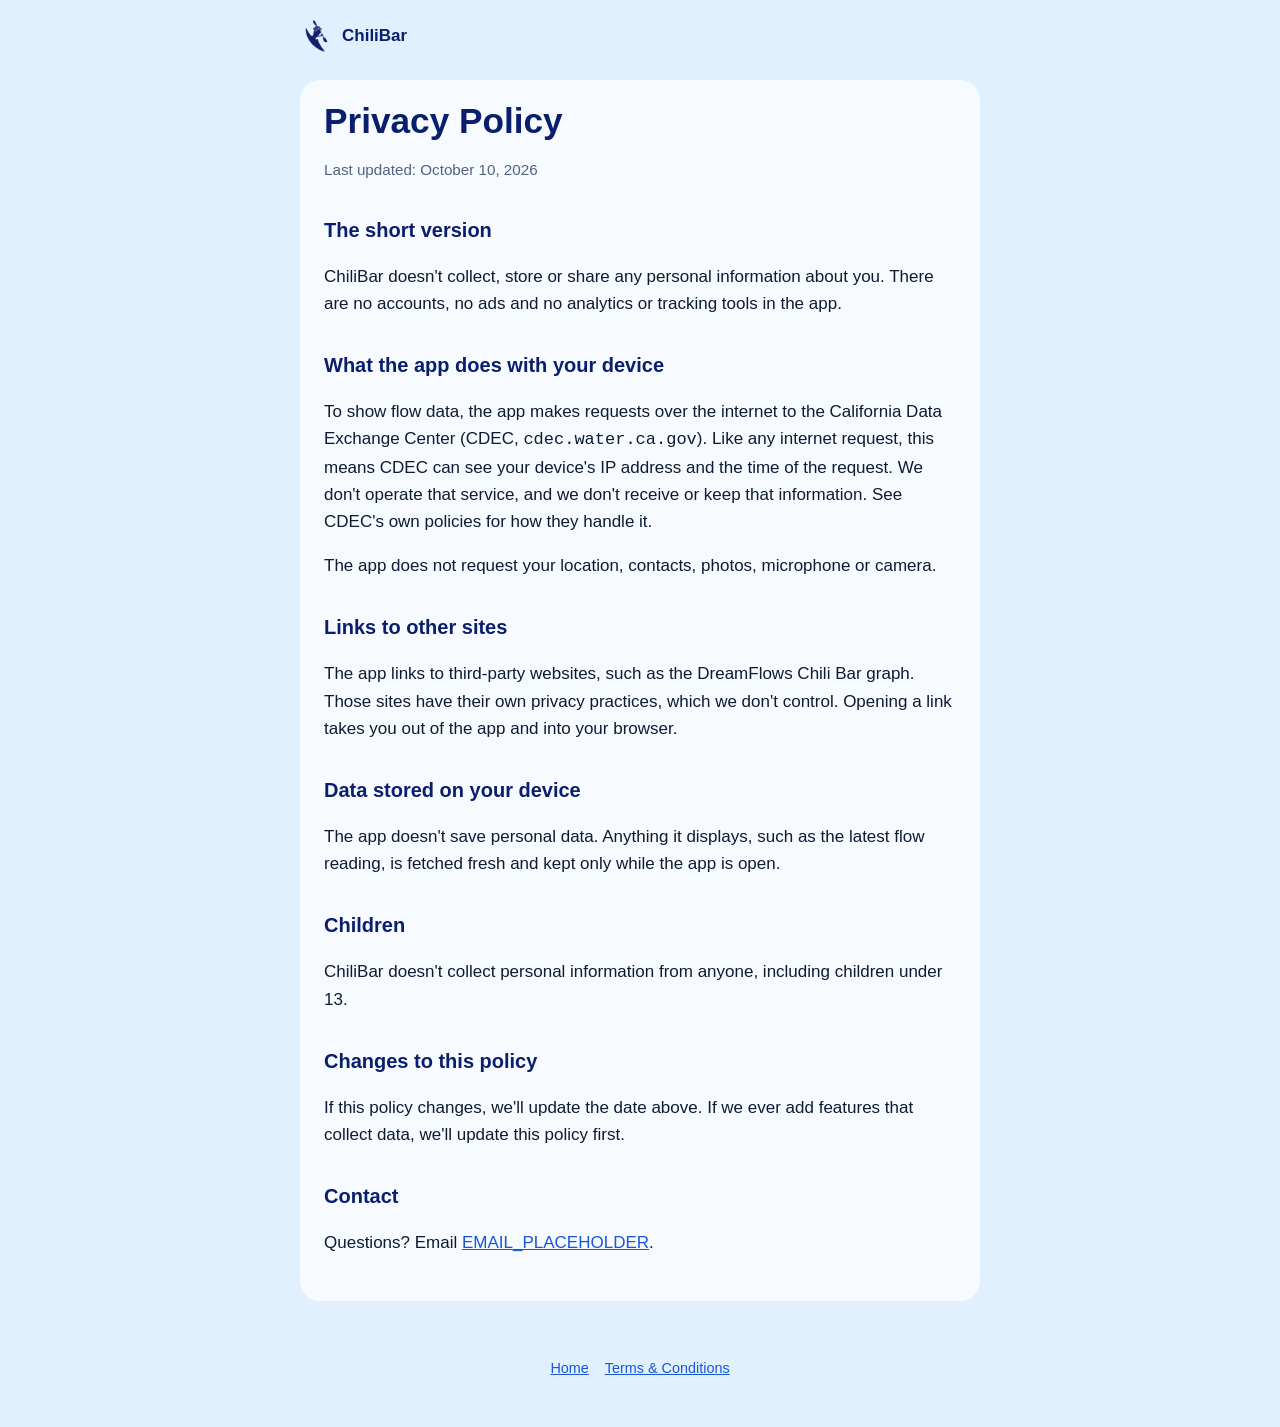
==== privacy.html @ 94e7156e "Add ChiliBar website with privacy policy and terms Co-Authored-By: Claude Sonnet 5.5 <noreply@anthro" ====
<!doctype html>
<html lang="en">
<head>
  <meta charset="utf-8">
  <meta name="viewport" content="width=device-width, initial-scale=1">
  <title>Privacy Policy – ChiliBar</title>
  <link rel="stylesheet" href="style.css">
</head>
<body>
  <div class="wrap">
    <header class="site"><a href="index.html"><img src="logo.png" alt="">ChiliBar</a></header>
    <main class="doc">
      <h1>Privacy Policy</h1>
      <p class="meta">Last updated: October 10, 2026</p>

      <h2>The short version</h2>
      <p>ChiliBar doesn't collect, store or share any personal information about you. There are no accounts, no ads and no analytics or tracking tools in the app.</p>

      <h2>What the app does with your device</h2>
      <p>To show flow data, the app makes requests over the internet to the California Data Exchange Center (CDEC, <code>cdec.water.ca.gov</code>). Like any internet request, this means CDEC can see your device's IP address and the time of the request. We don't operate that service, and we don't receive or keep that information. See CDEC's own policies for how they handle it.</p>
      <p>The app does not request your location, contacts, photos, microphone or camera.</p>

      <h2>Links to other sites</h2>
      <p>The app links to third-party websites, such as the DreamFlows Chili Bar graph. Those sites have their own privacy practices, which we don't control. Opening a link takes you out of the app and into your browser.</p>

      <h2>Data stored on your device</h2>
      <p>The app doesn't save personal data. Anything it displays, such as the latest flow reading, is fetched fresh and kept only while the app is open.</p>

      <h2>Children</h2>
      <p>ChiliBar doesn't collect personal information from anyone, including children under 13.</p>

      <h2>Changes to this policy</h2>
      <p>If this policy changes, we'll update the date above. If we ever add features that collect data, we'll update this policy first.</p>

      <h2>Contact</h2>
      <p>Questions? Email <a href="mailto:EMAIL_PLACEHOLDER">EMAIL_PLACEHOLDER</a>.</p>
    </main>
    <footer><a href="index.html">Home</a><a href="terms.html">Terms &amp; Conditions</a></footer>
  </div>
</body>
</html>
---- style.css ----
:root {
  --bg: #e0f0ff;
  --card: rgba(255, 255, 255, 0.75);
  --text: #0f1b33;
  --muted: #53627f;
  --navy: #0a1e6e;
  --accent: #1a56db;
}
@media (prefers-color-scheme: dark) {
  :root {
    --bg: #12203a;
    --card: rgba(255, 255, 255, 0.07);
    --text: #e8eefb;
    --muted: #9db0d3;
    --navy: #a9c1ff;
    --accent: #7aa2ff;
  }
  .hero img, header.site img { filter: brightness(0) invert(0.85); }
}
* { box-sizing: border-box; }
body {
  margin: 0;
  background: var(--bg);
  color: var(--text);
  font: 17px/1.6 -apple-system, BlinkMacSystemFont, "Segoe UI", Roboto, sans-serif;
}
.wrap { max-width: 720px; margin: 0 auto; padding: 0 20px; }
header.site { padding: 20px 0; }
header.site a { color: var(--navy); font-weight: 700; text-decoration: none; display: inline-flex; align-items: center; gap: 10px; }
header.site img { height: 32px; width: auto; }
.hero { text-align: center; padding: 40px 0 24px; }
.hero img { height: 96px; width: auto; }
h1 { font-size: 2.2rem; margin: 12px 0 8px; color: var(--navy); line-height: 1.2; }
h2 { font-size: 1.25rem; margin: 32px 0 8px; color: var(--navy); }
.lead { color: var(--muted); font-size: 1.15rem; max-width: 34rem; margin: 0 auto; }
.grid { display: grid; gap: 16px; grid-template-columns: repeat(auto-fit, minmax(210px, 1fr)); margin: 28px 0; }
.card { background: var(--card); border-radius: 20px; padding: 20px; }
.card h3 { margin: 0 0 6px; font-size: 1.05rem; color: var(--navy); }
.card p { margin: 0; color: var(--muted); font-size: 0.97rem; }
.doc { background: var(--card); border-radius: 20px; padding: 8px 24px 28px; margin-bottom: 32px; }
.doc p, .doc li { color: var(--text); }
.doc .meta { color: var(--muted); font-size: 0.95rem; }
a { color: var(--accent); }
.note { background: rgba(255, 190, 0, 0.18); border-radius: 12px; padding: 12px 16px; font-size: 0.93rem; }
footer { text-align: center; color: var(--muted); font-size: 0.9rem; padding: 24px 0 48px; }
footer a { margin: 0 8px; }
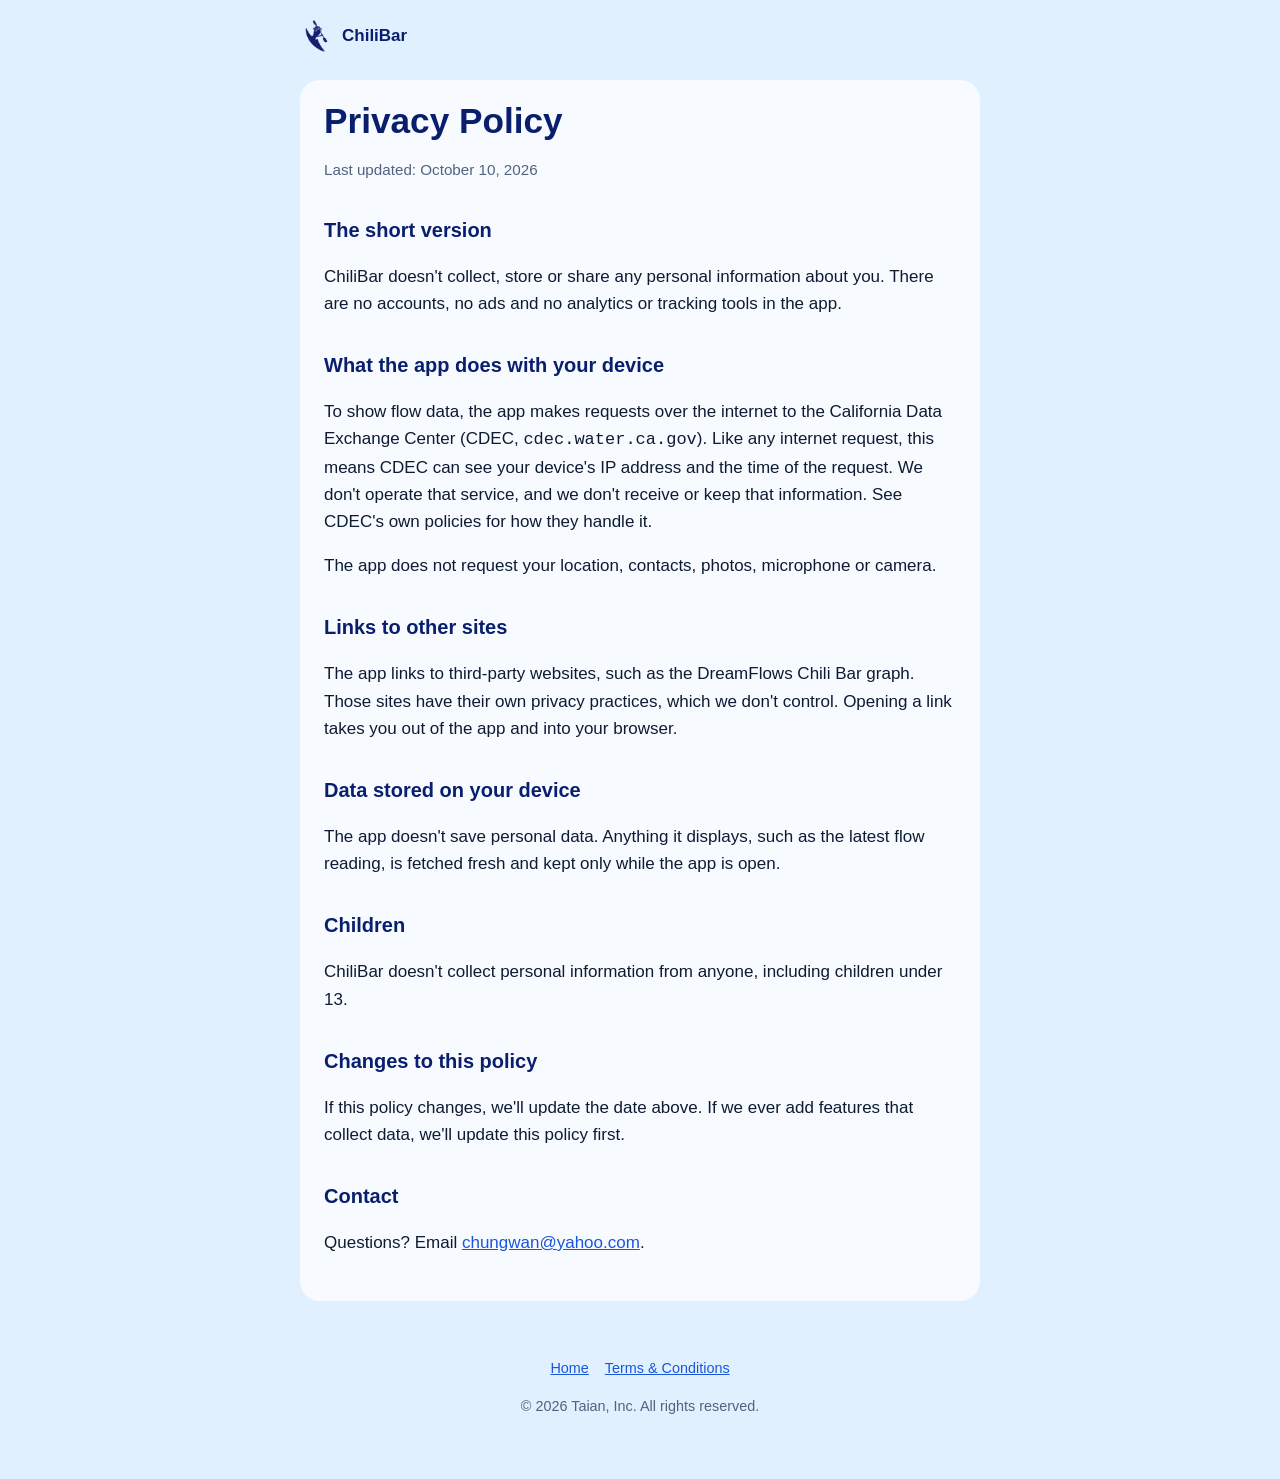
==== commit da584784: "Add Taian, Inc. copyright and contact email Co-Authored-By: Claude Sonnet 5.5 <noreply@anthropic.com" ====
--- a/privacy.html
+++ b/privacy.html
@@ -33,9 +33,9 @@
       <p>If this policy changes, we'll update the date above. If we ever add features that collect data, we'll update this policy first.</p>
 
       <h2>Contact</h2>
-      <p>Questions? Email <a href="mailto:EMAIL_PLACEHOLDER">EMAIL_PLACEHOLDER</a>.</p>
+      <p>Questions? Email <a href="mailto:chungwan@yahoo.com">chungwan@yahoo.com</a>.</p>
     </main>
-    <footer><a href="index.html">Home</a><a href="terms.html">Terms &amp; Conditions</a></footer>
+    <footer><a href="index.html">Home</a><a href="terms.html">Terms &amp; Conditions</a><p>&copy; 2026 Taian, Inc. All rights reserved.</p></footer>
   </div>
 </body>
 </html>
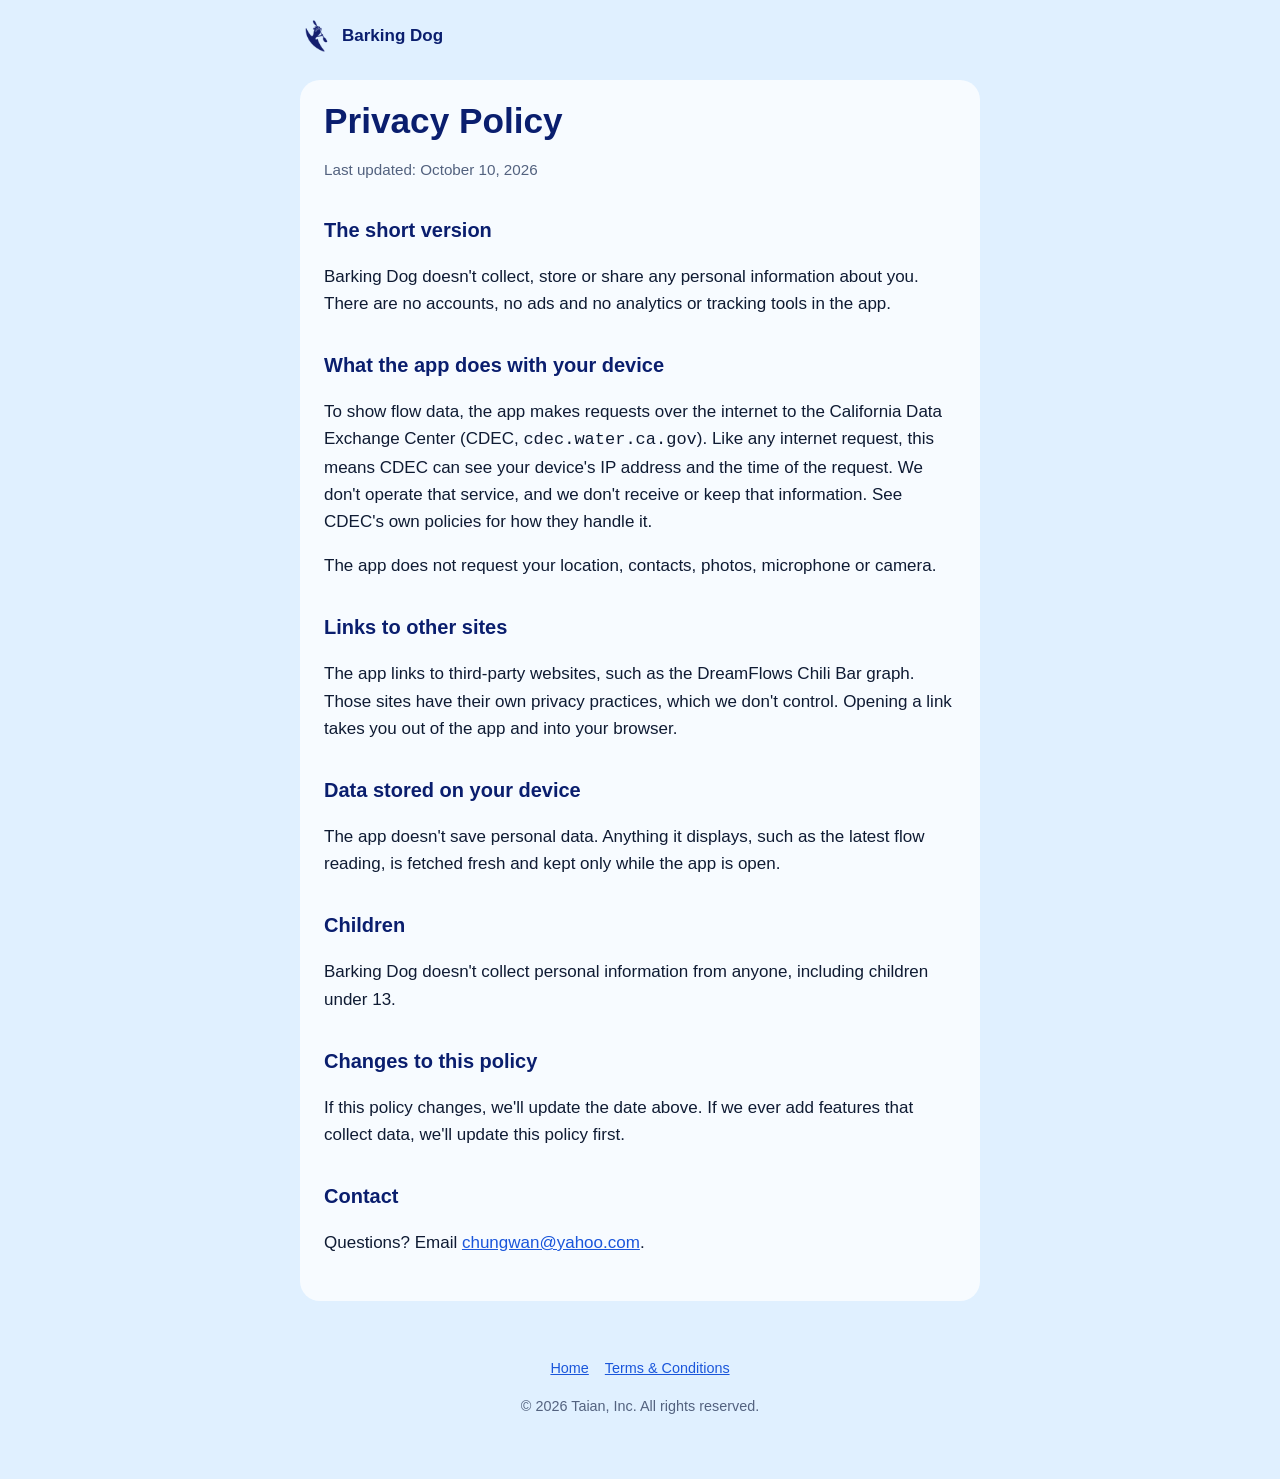
==== commit 1d98520e: "Rename app to Barking Dog throughout Co-Authored-By: Claude Sonnet 5.5 <noreply@anthropic.com>" ====
--- a/privacy.html
+++ b/privacy.html
@@ -3,18 +3,18 @@
 <head>
   <meta charset="utf-8">
   <meta name="viewport" content="width=device-width, initial-scale=1">
-  <title>Privacy Policy – ChiliBar</title>
+  <title>Privacy Policy – Barking Dog</title>
   <link rel="stylesheet" href="style.css">
 </head>
 <body>
   <div class="wrap">
-    <header class="site"><a href="index.html"><img src="logo.png" alt="">ChiliBar</a></header>
+    <header class="site"><a href="index.html"><img src="logo.png" alt="">Barking Dog</a></header>
     <main class="doc">
       <h1>Privacy Policy</h1>
       <p class="meta">Last updated: October 10, 2026</p>
 
       <h2>The short version</h2>
-      <p>ChiliBar doesn't collect, store or share any personal information about you. There are no accounts, no ads and no analytics or tracking tools in the app.</p>
+      <p>Barking Dog doesn't collect, store or share any personal information about you. There are no accounts, no ads and no analytics or tracking tools in the app.</p>
 
       <h2>What the app does with your device</h2>
       <p>To show flow data, the app makes requests over the internet to the California Data Exchange Center (CDEC, <code>cdec.water.ca.gov</code>). Like any internet request, this means CDEC can see your device's IP address and the time of the request. We don't operate that service, and we don't receive or keep that information. See CDEC's own policies for how they handle it.</p>
@@ -27,7 +27,7 @@
       <p>The app doesn't save personal data. Anything it displays, such as the latest flow reading, is fetched fresh and kept only while the app is open.</p>
 
       <h2>Children</h2>
-      <p>ChiliBar doesn't collect personal information from anyone, including children under 13.</p>
+      <p>Barking Dog doesn't collect personal information from anyone, including children under 13.</p>
 
       <h2>Changes to this policy</h2>
       <p>If this policy changes, we'll update the date above. If we ever add features that collect data, we'll update this policy first.</p>
